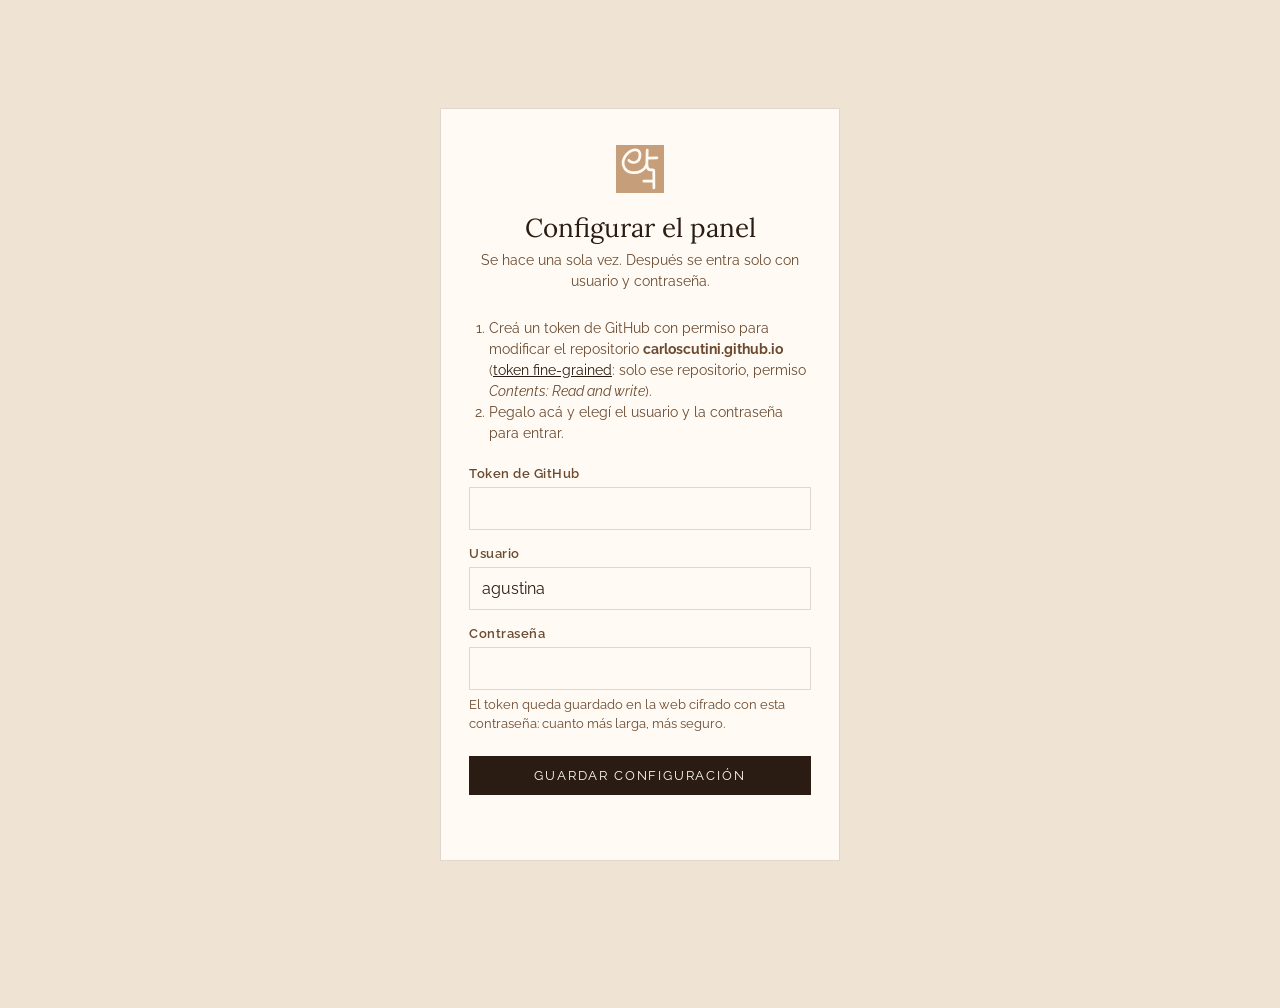
==== admin/index.html @ 451f60e1 "Agregar panel de administración de obras para Agus - Las obras pasan de main.js a assets/data/obras." ====
<!DOCTYPE html>
<html lang="es-AR">
<head>
  <meta charset="UTF-8">
  <meta name="viewport" content="width=device-width, initial-scale=1.0">
  <meta name="robots" content="noindex, nofollow">
  <title>Panel de obras | Carlos Cutini</title>
  <link rel="icon" href="../assets/icons/favicon.svg" type="image/svg+xml">
  <link rel="preconnect" href="https://fonts.googleapis.com">
  <link rel="preconnect" href="https://fonts.gstatic.com" crossorigin>
  <link href="https://fonts.googleapis.com/css2?family=Lora:wght@400;500&family=Raleway:wght@400;500;600&display=swap" rel="stylesheet">
  <style>
    :root {
      --tan: #c69f7a; --cream: #efe4d4; --ink: #2a1c12; --brown: #6b4a30; --white: #fffaf3;
      --linea: rgba(107, 74, 48, .2); --verde: #3f6b3a; --ambar: #a86a12; --rojo: #9b2c1f;
      --serif: 'Lora', Georgia, serif; --sans: 'Raleway', 'Helvetica Neue', Arial, sans-serif;
    }
    * { box-sizing: border-box; margin: 0; }
    body { font-family: var(--sans); font-size: 16px; color: var(--ink); background: var(--cream); min-height: 100vh; }
    [hidden] { display: none !important; }
    h1, h2 { font-family: var(--serif); font-weight: 400; }
    button, input, select { font: inherit; color: inherit; }
    button { cursor: pointer; }
    button:disabled { opacity: .5; cursor: wait; }

    .btn { padding: 11px 18px; border: 1px solid var(--ink); background: transparent; font-size: 13px; letter-spacing: .14em; text-transform: uppercase; }
    .btn-solid { background: var(--ink); color: var(--white); }
    .btn-peligro { border-color: var(--rojo); color: var(--rojo); }
    .btn:hover:not(:disabled) { background: var(--ink); color: var(--white); }
    .btn-peligro:hover:not(:disabled) { background: var(--rojo); border-color: var(--rojo); }

    label { display: block; font-size: 13px; font-weight: 600; letter-spacing: .04em; color: var(--brown); margin-bottom: 6px; }
    input[type=text], input[type=password], input[type=number], select {
      width: 100%; padding: 11px 12px; border: 1px solid var(--linea); background: var(--white); border-radius: 0;
    }
    input:focus, select:focus { outline: 2px solid var(--tan); outline-offset: 1px; }
    .campo { margin-bottom: 16px; }
    .ayuda { font-size: 13px; color: var(--brown); margin-top: 6px; line-height: 1.45; }
    .error { color: var(--rojo); font-size: 14px; min-height: 1.4em; margin-top: 10px; }

    /* Ingreso y configuración */
    .caja { width: min(400px, 100% - 32px); margin: 12vh auto 40px; background: var(--white); padding: 36px 28px; border: 1px solid var(--linea); }
    .caja .logo { display: block; width: 48px; margin: 0 auto 18px; }
    .caja h1 { text-align: center; font-size: 26px; margin-bottom: 6px; }
    .caja .sub { text-align: center; color: var(--brown); font-size: 14px; margin-bottom: 26px; line-height: 1.5; }
    .caja .btn { width: 100%; margin-top: 6px; }
    .caja ol { font-size: 14px; line-height: 1.5; padding-left: 20px; margin-bottom: 22px; color: var(--brown); }
    .caja a { color: var(--ink); }

    /* Panel */
    .barra { position: sticky; top: 0; z-index: 5; background: var(--tan); color: var(--white); }
    .barra .wrap { display: flex; align-items: center; gap: 12px; padding: 12px 0; }
    .barra h1 { font-size: 20px; flex: 1; }
    .barra a, .barra button { color: var(--white); background: none; border: 1px solid rgba(255,250,243,.7); padding: 7px 12px; font-size: 12px; letter-spacing: .12em; text-transform: uppercase; text-decoration: none; }
    .wrap { width: min(860px, 100% - 32px); margin-inline: auto; }
    .acciones { display: flex; flex-wrap: wrap; gap: 10px; align-items: center; justify-content: space-between; margin: 24px 0 16px; }
    .filtros { display: flex; flex-wrap: wrap; gap: 6px; }
    .filtros button { padding: 7px 12px; border: 1px solid var(--linea); background: var(--white); font-size: 13px; }
    .filtros button.activo { background: var(--ink); border-color: var(--ink); color: var(--white); }

    .lista { list-style: none; padding: 0; display: grid; gap: 8px; margin-bottom: 120px; }
    .obra { display: grid; grid-template-columns: 76px 1fr auto; gap: 14px; align-items: center; background: var(--white); border: 1px solid var(--linea); padding: 10px; }
    .obra img { width: 76px; height: 92px; object-fit: cover; background: #d8c6ae; display: block; }
    .obra-info { min-width: 0; }
    .obra-info strong { font-family: var(--serif); font-weight: 500; font-size: 18px; display: block; }
    .obra-info small { display: block; color: var(--brown); font-size: 13px; margin-top: 2px; overflow: hidden; text-overflow: ellipsis; white-space: nowrap; }
    .obra-info .precio { color: var(--ink); font-weight: 500; }
    .obra-lado { display: flex; flex-direction: column; gap: 8px; align-items: stretch; }
    .obra-lado select { padding: 7px 8px; font-size: 14px; font-weight: 600; }
    .obra-lado .btn { padding: 7px 12px; font-size: 12px; }
    .orden { display: flex; gap: 4px; }
    .orden button { flex: 1; padding: 4px; border: 1px solid var(--linea); background: none; font-size: 14px; }
    .e-disponible { color: var(--verde); }
    .e-reservado { color: var(--ambar); }
    .e-vendido { color: var(--rojo); }

    .aviso-orden { position: fixed; left: 50%; bottom: 20px; transform: translateX(-50%); z-index: 6; display: flex; gap: 10px; align-items: center; background: var(--ink); color: var(--white); padding: 10px 10px 10px 18px; box-shadow: 0 8px 30px rgba(0,0,0,.25); width: max-content; max-width: calc(100% - 32px); }
    .aviso-orden .btn { border-color: var(--white); color: var(--white); padding: 8px 12px; }
    .aviso-orden .btn-solid { background: var(--white); color: var(--ink); }

    .toast { position: fixed; left: 50%; top: 70px; transform: translateX(-50%); z-index: 20; background: var(--ink); color: var(--white); padding: 12px 18px; font-size: 14px; max-width: calc(100% - 32px); box-shadow: 0 8px 30px rgba(0,0,0,.25); }
    .toast.mal { background: var(--rojo); }

    /* Editor */
    dialog { margin: auto; border: 0; padding: 0; width: min(560px, 100% - 24px); max-height: calc(100% - 24px); background: var(--cream); }
    dialog::backdrop { background: rgba(30, 18, 10, .55); }
    .editor { padding: 24px 22px; }
    .editor h2 { font-size: 24px; margin-bottom: 18px; }
    .foto { display: grid; grid-template-columns: 110px 1fr; gap: 14px; align-items: center; margin-bottom: 18px; }
    .foto img { width: 110px; height: 134px; object-fit: cover; background: #d8c6ae; display: block; }
    .foto > div { min-width: 0; }
    .foto input { font-size: 14px; width: 100%; }
    .dos { display: grid; grid-template-columns: 1fr 1fr; gap: 12px; }
    .opciones { display: flex; flex-wrap: wrap; gap: 6px; }
    .opciones label { margin: 0; font-weight: 500; font-size: 14px; letter-spacing: 0; color: var(--ink); }
    .opciones input { position: absolute; opacity: 0; pointer-events: none; }
    .opciones span { display: block; padding: 9px 12px; border: 1px solid var(--linea); background: var(--white); cursor: pointer; }
    .opciones input:checked + span { background: var(--ink); border-color: var(--ink); color: var(--white); }
    .opciones input:focus-visible + span { outline: 2px solid var(--tan); outline-offset: 1px; }
    .pie-editor { display: flex; gap: 10px; flex-wrap: wrap; margin-top: 22px; }
    .pie-editor .btn-peligro { margin-right: auto; }

    @media (max-width: 560px) {
      .obra { grid-template-columns: 64px 1fr; }
      .obra img { width: 64px; height: 78px; }
      .obra-lado { grid-column: 1 / -1; flex-direction: row; flex-wrap: wrap; }
      .obra-lado select { flex: 1; }
      .dos { grid-template-columns: 1fr; gap: 0; }
      .barra a { display: none; }
    }
  </style>
</head>
<body>

  <!-- Ingreso -->
  <form class="caja" id="ingreso" hidden>
    <img class="logo" src="../assets/icons/favicon.svg" alt="">
    <h1>Panel de obras</h1>
    <p class="sub">Carlos Cutini — Creaciones Náuticas</p>
    <div class="campo">
      <label for="i-usuario">Usuario</label>
      <input type="text" id="i-usuario" autocomplete="username" autocapitalize="none" required>
    </div>
    <div class="campo">
      <label for="i-clave">Contraseña</label>
      <input type="password" id="i-clave" autocomplete="current-password" required>
    </div>
    <button class="btn btn-solid" type="submit">Entrar</button>
    <p class="error" id="i-error" role="alert"></p>
  </form>

  <!-- Configuración inicial: se hace una sola vez -->
  <form class="caja" id="config" hidden>
    <img class="logo" src="../assets/icons/favicon.svg" alt="">
    <h1>Configurar el panel</h1>
    <p class="sub">Se hace una sola vez. Después se entra solo con usuario y contraseña.</p>
    <ol>
      <li>Creá un token de GitHub con permiso para modificar el repositorio <b>carloscutini.github.io</b>
        (<a href="https://github.com/settings/personal-access-tokens/new" target="_blank" rel="noopener">token fine-grained</a>: solo ese repositorio, permiso <i>Contents: Read and write</i>).</li>
      <li>Pegalo acá y elegí el usuario y la contraseña para entrar.</li>
    </ol>
    <div class="campo">
      <label for="c-token">Token de GitHub</label>
      <input type="password" id="c-token" autocomplete="off" required>
    </div>
    <div class="campo">
      <label for="c-usuario">Usuario</label>
      <input type="text" id="c-usuario" autocomplete="off" autocapitalize="none" value="agustina" required>
    </div>
    <div class="campo">
      <label for="c-clave">Contraseña</label>
      <input type="password" id="c-clave" autocomplete="new-password" minlength="6" required>
      <p class="ayuda">El token queda guardado en la web cifrado con esta contraseña: cuanto más larga, más seguro.</p>
    </div>
    <button class="btn btn-solid" type="submit">Guardar configuración</button>
    <p class="error" id="c-error" role="alert"></p>
  </form>

  <!-- Panel -->
  <div id="panel" hidden>
    <header class="barra">
      <div class="wrap">
        <h1>Obras</h1>
        <a href="../#obra" target="_blank" rel="noopener">Ver la web</a>
        <button type="button" id="salir">Salir</button>
      </div>
    </header>
    <main class="wrap">
      <div class="acciones">
        <div class="filtros" id="filtros">
          <button type="button" class="activo" data-filtro="">Todas</button>
          <button type="button" data-filtro="disponible">Disponibles</button>
          <button type="button" data-filtro="reservado">Reservadas</button>
          <button type="button" data-filtro="vendido">Vendidas</button>
        </div>
        <button type="button" class="btn btn-solid" id="nueva">+ Nueva obra</button>
      </div>
      <p class="ayuda" id="cargando">Cargando obras…</p>
      <ul class="lista" id="lista"></ul>
    </main>
    <div class="aviso-orden" id="aviso-orden" hidden>
      <span>Cambiaste el orden</span>
      <button type="button" class="btn" id="orden-cancelar">Deshacer</button>
      <button type="button" class="btn btn-solid" id="orden-guardar">Guardar orden</button>
    </div>
  </div>

  <dialog id="dialogo">
    <form class="editor" id="editor" method="dialog">
      <h2 id="e-titulo-dialogo">Nueva obra</h2>
      <div class="foto">
        <img id="e-preview" alt="">
        <div>
          <label for="e-foto">Foto</label>
          <input type="file" id="e-foto" accept="image/*">
          <p class="ayuda">Una foto vertical se ve mejor. Se achica sola antes de subirla.</p>
        </div>
      </div>
      <div class="campo">
        <label for="e-nombre">Nombre de la obra</label>
        <input type="text" id="e-nombre" placeholder="Ej.: Mi Guía" required>
      </div>
      <div class="campo">
        <label for="e-tipo">Qué es (opcional)</label>
        <input type="text" id="e-tipo" placeholder="Ej.: Faro de cobre y latón">
      </div>
      <div class="dos">
        <div class="campo">
          <label for="e-medidas">Medidas (opcional)</label>
          <input type="text" id="e-medidas" placeholder="Ej.: 60 × 90 cm">
        </div>
        <div class="campo">
          <label for="e-categoria">Categoría</label>
          <select id="e-categoria">
            <option value="luminarias">Luminarias</option>
            <option value="decoracion">Decoración</option>
            <option value="maquetas">Maquetas</option>
            <option value="taller">Taller</option>
          </select>
        </div>
      </div>
      <div class="campo">
        <label>Precio</label>
        <div class="opciones">
          <label><input type="radio" name="modo" value="usd" checked><span>En dólares</span></label>
          <label><input type="radio" name="modo" value="pesos"><span>En pesos</span></label>
          <label><input type="radio" name="modo" value="consultar"><span>A consultar</span></label>
          <label><input type="radio" name="modo" value="ninguno"><span>Sin precio</span></label>
        </div>
      </div>
      <div class="campo" id="e-monto-campo">
        <label for="e-monto" id="e-monto-label">Precio en dólares</label>
        <input type="number" id="e-monto" min="1" step="1" inputmode="numeric">
        <p class="ayuda" id="e-monto-ayuda">En la web se muestra en pesos, al dólar blue del día.</p>
      </div>
      <div class="campo">
        <label>Estado</label>
        <div class="opciones">
          <label><input type="radio" name="estado" value="disponible" checked><span>Disponible</span></label>
          <label><input type="radio" name="estado" value="reservado"><span>Reservada</span></label>
          <label><input type="radio" name="estado" value="vendido"><span>Vendida</span></label>
        </div>
      </div>
      <p class="error" id="e-error" role="alert"></p>
      <div class="pie-editor">
        <button type="button" class="btn btn-peligro" id="e-borrar">Eliminar</button>
        <button type="button" class="btn" id="e-cancelar">Cancelar</button>
        <button type="submit" class="btn btn-solid" id="e-guardar">Guardar</button>
      </div>
    </form>
  </dialog>

  <script>
  // ===== CONFIGURACIÓN =====
  const OWNER = 'carloscutini';
  const REPO = 'carloscutini.github.io';
  const RAMA = 'gh-pages';
  const DATOS = 'assets/data/obras.json';
  const FOTOS = 'assets/img/';
  const ACCESO = 'admin/acceso.json';
  // =========================

  // Cómo funciona: la web no tiene servidor, así que el panel guarda los cambios directamente en el
  // repositorio de GitHub con un token. Ese token está en admin/acceso.json cifrado con el usuario y la
  // contraseña (AES-GCM + PBKDF2): sin la contraseña no sirve. GitHub Pages publica cada cambio en 1 o 2 minutos.

  const $ = id => document.getElementById(id);
  const enc = new TextEncoder();
  const ESTADOS = { disponible: 'Disponible', reservado: 'Reservada', vendido: 'Vendida' };
  const NOMBRES = { luminarias: 'Luminarias', decoracion: 'Decoración', maquetas: 'Maquetas', taller: 'Taller' };
  let token = null;
  let obras = [];
  let ordenOriginal = null; // lista antes de mover obras, mientras no se guarde el orden
  let filtro = '';
  const fotosLocales = {}; // fotos recién subidas, que GitHub Pages todavía no publicó

  // ---------- Utilidades ----------
  const b64 = bytes => btoa(Array.from(bytes, b => String.fromCharCode(b)).join(''));
  const deB64 = s => Uint8Array.from(atob(s.replace(/\s/g, '')), c => c.charCodeAt(0));
  const texto = s => s.replace(/[<>"]/g, '').replace(/\s+/g, ' ').trim(); // la web arma el HTML con estos textos
  const escapar = s => String(s ?? '').replace(/[&<>"]/g, c => ({ '&': '&amp;', '<': '&lt;', '>': '&gt;', '"': '&quot;' }[c]));
  const slug = s => s.normalize('NFD').replace(/[̀-ͯ]/g, '').toLowerCase().replace(/[^a-z0-9]+/g, '-').replace(/^-|-$/g, '') || 'obra';
  const precioTexto = o => o.usd ? `USD ${o.usd.toLocaleString('es-AR')}` : o.precio ? `$${o.precio.toLocaleString('es-AR')}` : o.consultar ? 'A consultar' : 'Sin precio';
  const miniatura = o => fotosLocales[o.img] || `../${FOTOS}${o.img}-600.webp`;

  function toast(msj, mal = false) {
    document.querySelector('.toast')?.remove();
    const t = document.createElement('div');
    t.className = 'toast' + (mal ? ' mal' : '');
    t.setAttribute('role', 'status');
    t.textContent = msj;
    document.body.appendChild(t);
    setTimeout(() => t.remove(), mal ? 7000 : 4000);
  }

  // ---------- Cifrado del token ----------
  async function clave(usuario, contrasena, sal, iteraciones) {
    const base = await crypto.subtle.importKey('raw', enc.encode(usuario.trim().toLowerCase() + '\n' + contrasena), 'PBKDF2', false, ['deriveKey']);
    return crypto.subtle.deriveKey({ name: 'PBKDF2', salt: sal, iterations: iteraciones, hash: 'SHA-256' },
      base, { name: 'AES-GCM', length: 256 }, false, ['encrypt', 'decrypt']);
  }
  async function cifrar(tok, usuario, contrasena) {
    const sal = crypto.getRandomValues(new Uint8Array(16));
    const iv = crypto.getRandomValues(new Uint8Array(12));
    const iteraciones = 600000;
    const k = await clave(usuario, contrasena, sal, iteraciones);
    const datos = new Uint8Array(await crypto.subtle.encrypt({ name: 'AES-GCM', iv }, k, enc.encode(tok)));
    return { iteraciones, sal: b64(sal), iv: b64(iv), datos: b64(datos) };
  }
  async function descifrar(acceso, usuario, contrasena) {
    const k = await clave(usuario, contrasena, deB64(acceso.sal), acceso.iteraciones);
    const datos = await crypto.subtle.decrypt({ name: 'AES-GCM', iv: deB64(acceso.iv) }, k, deB64(acceso.datos));
    return new TextDecoder().decode(datos);
  }

  // ---------- GitHub ----------
  async function gh(ruta, opciones = {}, tok = token) {
    const r = await fetch(`https://api.github.com/repos/${OWNER}/${REPO}${ruta}`, {
      ...opciones,
      cache: 'no-store',
      headers: { Authorization: `Bearer ${tok}`, Accept: 'application/vnd.github+json', ...(opciones.body ? { 'Content-Type': 'application/json' } : {}) },
      body: opciones.body ? JSON.stringify(opciones.body) : undefined,
    });
    if (r.status === 401 && tok === token) { salir(); throw new Error('La sesión de GitHub venció o el token ya no es válido.'); }
    if (!r.ok) {
      const e = new Error((await r.json().catch(() => ({}))).message || `Error ${r.status}`);
      e.status = r.status;
      throw e;
    }
    return r.status === 204 ? null : r.json();
  }
  const leerJSON = async (ruta, ref) => JSON.parse(new TextDecoder().decode(deB64((await gh(`/contents/${ruta}?ref=${ref}`)).content)));

  // Formato del archivo de obras: una obra por línea, fácil de leer en GitHub
  const obrasJSON = lista => '[\n' + lista.map(o => '  ' + JSON.stringify(o)).join(',\n') + '\n]\n';

  // Guarda un cambio en un solo commit: vuelve a leer las obras más recientes, les aplica el cambio
  // y sube el archivo junto con las fotos nuevas (archivos: [{ ruta, base64 }]) y las que se borran (borrar: [ruta]).
  async function guardarCambio(mensaje, aplicar, archivos = [], borrar = [], intento = 1) {
    const ref = await gh(`/git/ref/heads/${RAMA}`);
    const padre = ref.object.sha;
    const commit = await gh(`/git/commits/${padre}`);
    const lista = aplicar(await leerJSON(DATOS, padre));

    let existentes = new Set();
    if (borrar.length) existentes = new Set((await gh(`/contents/${FOTOS.slice(0, -1)}?ref=${padre}`)).map(f => f.path));

    const blob = async contenido => (await gh('/git/blobs', { method: 'POST', body: { content: contenido, encoding: 'base64' } })).sha;
    const arbol = [
      { path: DATOS, mode: '100644', type: 'blob', sha: await blob(b64(enc.encode(obrasJSON(lista)))) },
      ...await Promise.all(archivos.map(async a => ({ path: a.ruta, mode: '100644', type: 'blob', sha: await blob(a.base64) }))),
      ...borrar.filter(r => existentes.has(r)).map(r => ({ path: r, mode: '100644', type: 'blob', sha: null })),
    ];
    const nuevoArbol = await gh('/git/trees', { method: 'POST', body: { base_tree: commit.tree.sha, tree: arbol } });
    const nuevo = await gh('/git/commits', { method: 'POST', body: { message: mensaje + '\n\nDesde el panel de obras.', tree: nuevoArbol.sha, parents: [padre] } });
    try {
      await gh(`/git/refs/heads/${RAMA}`, { method: 'PATCH', body: { sha: nuevo.sha } });
    } catch (e) {
      // Alguien guardó otro cambio en el medio: se reintenta sobre la versión nueva
      if (e.status === 422 && intento < 3) return guardarCambio(mensaje, aplicar, archivos, borrar, intento + 1);
      throw e;
    }
    obras = lista;
    pintar();
  }

  // ---------- Fotos: se achican en el navegador (como scripts/optimizar-foto.sh) ----------
  async function achicar(bmp, ancho, tipo, calidad) {
    let fuente = bmp, w = bmp.width, h = bmp.height;
    // Se achica a la mitad varias veces para que no quede pixelada
    while (w / 2 >= ancho) {
      const c = new OffscreenCanvas(Math.round(w / 2), Math.round(h / 2));
      c.getContext('2d').drawImage(fuente, 0, 0, c.width, c.height);
      fuente = c; w = c.width; h = c.height;
    }
    const esc = Math.min(1, ancho / w);
    const c = document.createElement('canvas');
    c.width = Math.round(w * esc); c.height = Math.round(h * esc);
    const ctx = c.getContext('2d');
    ctx.imageSmoothingQuality = 'high';
    ctx.drawImage(fuente, 0, 0, c.width, c.height);
    // Si el navegador no sabe hacer WebP (Safari viejo), entrega JPEG: los navegadores lo muestran igual
    const blob = await new Promise(res => c.toBlob(res, tipo, calidad));
    return b64(new Uint8Array(await blob.arrayBuffer()));
  }
  async function prepararFoto(archivo, nombre) {
    const bmp = await createImageBitmap(archivo); // respeta la orientación de la foto del celular
    return [
      { ruta: `${FOTOS}${nombre}-600.webp`, base64: await achicar(bmp, 600, 'image/webp', .78) },
      { ruta: `${FOTOS}${nombre}-1200.webp`, base64: await achicar(bmp, 1200, 'image/webp', .78) },
      { ruta: `${FOTOS}${nombre}.jpg`, base64: await achicar(bmp, 1200, 'image/jpeg', .8) },
    ];
  }
  const rutasFoto = img => [`${FOTOS}${img}-600.webp`, `${FOTOS}${img}-1200.webp`, `${FOTOS}${img}.jpg`];

  // ---------- Lista ----------
  function pintar() {
    $('cargando').hidden = true;
    const cuenta = e => obras.filter(o => !e || (o.estado || 'disponible') === e).length;
    document.querySelectorAll('#filtros button').forEach(b => {
      b.classList.toggle('activo', b.dataset.filtro === filtro);
      b.textContent = b.textContent.replace(/ \(\d+\)$/, '') + ` (${cuenta(b.dataset.filtro)})`;
    });
    const visibles = obras.filter(o => !filtro || (o.estado || 'disponible') === filtro);
    $('lista').innerHTML = visibles.length ? visibles.map(o => {
      const estado = o.estado || 'disponible';
      const detalle = [NOMBRES[o.categoria], o.tipo, o.medidas].filter(Boolean).join(' · ');
      return `
      <li class="obra">
        <img src="${escapar(miniatura(o))}" alt="" loading="lazy" onerror="this.onerror=null;this.src='../${FOTOS}${escapar(o.img)}.jpg'">
        <div class="obra-info">
          <strong>${escapar(o.titulo)}</strong>
          <small>${escapar(detalle)}</small>
          <small class="precio">${escapar(precioTexto(o))}</small>
        </div>
        <div class="obra-lado">
          <select class="e-${estado}" data-estado="${escapar(o.img)}" aria-label="Estado de ${escapar(o.titulo)}">
            ${Object.entries(ESTADOS).map(([v, t]) => `<option value="${v}" ${v === estado ? 'selected' : ''}>${t}</option>`).join('')}
          </select>
          <button type="button" class="btn" data-editar="${escapar(o.img)}">Editar</button>
          ${filtro ? '' : `<div class="orden">
            <button type="button" data-subir="${escapar(o.img)}" aria-label="Subir ${escapar(o.titulo)}">↑</button>
            <button type="button" data-bajar="${escapar(o.img)}" aria-label="Bajar ${escapar(o.titulo)}">↓</button>
          </div>`}
        </div>
      </li>`;
    }).join('') : '<p class="ayuda">No hay obras acá.</p>';
    $('aviso-orden').hidden = !ordenOriginal;
  }

  $('filtros').addEventListener('click', e => {
    const b = e.target.closest('button');
    if (!b) return;
    filtro = b.dataset.filtro;
    pintar();
  });

  // Cambio rápido de estado desde la lista
  $('lista').addEventListener('change', async e => {
    const sel = e.target.closest('[data-estado]');
    if (!sel) return;
    const img = sel.dataset.estado, estado = sel.value;
    const titulo = obras.find(o => o.img === img)?.titulo;
    sel.disabled = true;
    try {
      await guardarCambio(`${titulo}: ${ESTADOS[estado].toLowerCase()}`,
        lista => lista.map(o => o.img === img ? { ...o, estado } : o));
      toast(`«${titulo}» quedó ${ESTADOS[estado].toLowerCase()}. En 1 o 2 minutos se ve en la web.`);
    } catch (err) {
      toast('No se pudo guardar: ' + err.message, true);
      pintar();
    }
  });

  $('lista').addEventListener('click', e => {
    const b = e.target.closest('button');
    if (!b) return;
    if (b.dataset.editar) return abrirEditor(obras.find(o => o.img === b.dataset.editar));
    const img = b.dataset.subir || b.dataset.bajar;
    if (!img) return;
    const i = obras.findIndex(o => o.img === img), j = i + (b.dataset.subir ? -1 : 1);
    if (j < 0 || j >= obras.length) return;
    ordenOriginal ??= obras;
    obras = [...obras];
    [obras[i], obras[j]] = [obras[j], obras[i]];
    pintar();
    $('lista').querySelector(`[data-${b.dataset.subir ? 'subir' : 'bajar'}="${CSS.escape(img)}"]`)?.focus();
  });

  $('orden-cancelar').addEventListener('click', () => { obras = ordenOriginal; ordenOriginal = null; pintar(); });
  $('orden-guardar').addEventListener('click', async e => {
    const orden = obras.map(o => o.img);
    e.target.disabled = true;
    try {
      ordenOriginal = null;
      await guardarCambio('Cambiar el orden de las obras', lista => [
        ...orden.map(img => lista.find(o => o.img === img)).filter(Boolean),
        ...lista.filter(o => !orden.includes(o.img)),
      ]);
      toast('Orden guardado. En 1 o 2 minutos se ve en la web.');
    } catch (err) {
      toast('No se pudo guardar el orden: ' + err.message, true);
    } finally {
      e.target.disabled = false;
    }
  });

  // ---------- Editor ----------
  const dialogo = $('dialogo'), editor = $('editor');
  let editando = null; // obra que se está editando (null = nueva)
  let fotoNueva = null;

  function modoPrecio() {
    const modo = editor.modo.value;
    $('e-monto-campo').hidden = modo !== 'usd' && modo !== 'pesos';
    $('e-monto').required = !$('e-monto-campo').hidden;
    $('e-monto-label').textContent = modo === 'usd' ? 'Precio en dólares' : 'Precio en pesos';
    $('e-monto-ayuda').textContent = modo === 'usd' ? 'En la web se muestra en pesos, al dólar blue del día.' : 'Sin puntos. Ej.: 45000';
  }
  editor.addEventListener('change', e => { if (e.target.name === 'modo') modoPrecio(); });

  function abrirEditor(o) {
    editando = o || null;
    fotoNueva = null;
    editor.reset();
    $('e-error').textContent = '';
    $('e-titulo-dialogo').textContent = o ? 'Editar obra' : 'Nueva obra';
    $('e-borrar').hidden = !o;
    $('e-preview').src = o ? miniatura(o) : '';
    $('e-preview').style.visibility = o ? '' : 'hidden';
    $('e-foto').required = !o;
    if (o) {
      $('e-nombre').value = o.titulo;
      $('e-tipo').value = o.tipo || '';
      $('e-medidas').value = o.medidas || '';
      $('e-categoria').value = o.categoria;
      editor.modo.value = o.usd ? 'usd' : o.precio ? 'pesos' : o.consultar ? 'consultar' : 'ninguno';
      $('e-monto').value = o.usd || o.precio || '';
      editor.estado.value = o.estado || 'disponible';
    }
    modoPrecio();
    dialogo.showModal();
  }

  $('nueva').addEventListener('click', () => abrirEditor(null));
  $('e-cancelar').addEventListener('click', () => dialogo.close());
  $('e-foto').addEventListener('change', e => {
    fotoNueva = e.target.files[0] || null;
    if (!fotoNueva) return;
    $('e-preview').src = URL.createObjectURL(fotoNueva);
    $('e-preview').style.visibility = '';
  });

  editor.addEventListener('submit', async e => {
    e.preventDefault();
    const titulo = texto($('e-nombre').value);
    if (!titulo) return;
    const modo = editor.modo.value, monto = Math.round(Number($('e-monto').value));
    const datos = {
      titulo,
      tipo: texto($('e-tipo').value) || undefined,
      medidas: texto($('e-medidas').value) || undefined,
      categoria: $('e-categoria').value,
      usd: modo === 'usd' ? monto : undefined,
      precio: modo === 'pesos' ? monto : undefined,
      consultar: modo === 'consultar' || undefined,
      estado: editor.estado.value,
    };
    // Las fotos nuevas llevan un nombre nuevo, así nadie ve la vieja guardada en su navegador
    let img = editando?.img;
    if (fotoNueva) {
      const usados = new Set(obras.map(o => o.img));
      img = slug(titulo);
      if (usados.has(img) || editando) img += '-' + Date.now().toString(36).slice(-4);
    }
    const obra = Object.fromEntries(Object.entries({ img, ...datos }).filter(([, v]) => v !== undefined));
    const anterior = editando?.img;

    const botones = editor.querySelectorAll('button');
    botones.forEach(b => { b.disabled = true; });
    $('e-error').textContent = fotoNueva ? 'Preparando la foto…' : 'Guardando…';
    try {
      const archivos = fotoNueva ? await prepararFoto(fotoNueva, img) : [];
      if (fotoNueva) $('e-error').textContent = 'Subiendo…';
      await guardarCambio(editando ? `Editar «${titulo}»` : `Agregar «${titulo}»`,
        lista => editando
          ? lista.map(o => o.img === anterior ? obra : o)
          : [obra, ...lista],
        archivos,
        fotoNueva && anterior ? rutasFoto(anterior) : []);
      if (fotoNueva) fotosLocales[img] = URL.createObjectURL(fotoNueva);
      pintar();
      dialogo.close();
      toast(`«${titulo}» guardada. En 1 o 2 minutos se ve en la web.`);
    } catch (err) {
      $('e-error').textContent = 'No se pudo guardar: ' + err.message;
    } finally {
      botones.forEach(b => { b.disabled = false; });
    }
  });

  $('e-borrar').addEventListener('click', async () => {
    const o = editando;
    if (!confirm(`¿Eliminar «${o.titulo}» de la web? Esto no se puede deshacer.\n\nSi se vendió, mejor marcala como "Vendida".`)) return;
    const botones = editor.querySelectorAll('button');
    botones.forEach(b => { b.disabled = true; });
    $('e-error').textContent = 'Eliminando…';
    try {
      await guardarCambio(`Eliminar «${o.titulo}»`, lista => lista.filter(x => x.img !== o.img), [], rutasFoto(o.img));
      dialogo.close();
      toast(`«${o.titulo}» eliminada.`);
    } catch (err) {
      $('e-error').textContent = 'No se pudo eliminar: ' + err.message;
    } finally {
      botones.forEach(b => { b.disabled = false; });
    }
  });

  // ---------- Ingreso ----------
  let acceso = null;

  async function entrar(tok) {
    token = tok;
    try { sessionStorage.setItem('token', tok); } catch {}
    $('ingreso').hidden = $('config').hidden = true;
    $('panel').hidden = false;
    try {
      const ref = await gh(`/git/ref/heads/${RAMA}`);
      obras = await leerJSON(DATOS, ref.object.sha);
      pintar();
    } catch (err) {
      $('cargando').textContent = 'No se pudieron cargar las obras: ' + err.message;
    }
  }

  function salir() {
    token = null;
    try { sessionStorage.removeItem('token'); } catch {}
    $('panel').hidden = true;
    $('ingreso').hidden = false;
    $('i-clave').value = '';
  }
  $('salir').addEventListener('click', salir);

  $('ingreso').addEventListener('submit', async e => {
    e.preventDefault();
    const boton = e.target.querySelector('button');
    boton.disabled = true;
    $('i-error').textContent = '';
    try {
      const tok = await descifrar(acceso, $('i-usuario').value, $('i-clave').value);
      try { localStorage.setItem('usuario', $('i-usuario').value.trim()); } catch {}
      await entrar(tok);
    } catch {
      $('i-error').textContent = 'Usuario o contraseña incorrectos.';
    } finally {
      boton.disabled = false;
    }
  });

  $('config').addEventListener('submit', async e => {
    e.preventDefault();
    const boton = e.target.querySelector('button');
    const tok = $('c-token').value.trim();
    boton.disabled = true;
    $('c-error').textContent = 'Comprobando el token…';
    try {
      const repo = await gh('', {}, tok).catch(() => { throw new Error('El token no es válido o no tiene acceso al repositorio.'); });
      if (!repo.permissions?.push) throw new Error('El token no tiene permiso para modificar el repositorio.');
      const nuevo = await cifrar(tok, $('c-usuario').value, $('c-clave').value);
      const actual = await gh(`/contents/${ACCESO}?ref=${RAMA}`, {}, tok).catch(() => null);
      await gh(`/contents/${ACCESO}`, { method: 'PUT', body: {
        message: 'Configurar el acceso al panel de obras',
        content: b64(enc.encode(JSON.stringify(nuevo, null, 2) + '\n')),
        branch: RAMA,
        ...(actual ? { sha: actual.sha } : {}),
      } }, tok);
      acceso = nuevo;
      $('c-error').textContent = '';
      toast('Listo. Desde ahora se entra con usuario y contraseña.');
      await entrar(tok);
    } catch (err) {
      $('c-error').textContent = err.message;
    } finally {
      boton.disabled = false;
    }
  });

  // Arranque: con ?configurar se puede volver a configurar (por ejemplo, para cambiar la contraseña o el token)
  (async () => {
    try { $('i-usuario').value = localStorage.getItem('usuario') || ''; } catch {}
    acceso = await fetch('acceso.json', { cache: 'no-store' }).then(r => r.ok ? r.json() : null).catch(() => null);
    if (!acceso || new URLSearchParams(location.search).has('configurar')) { $('config').hidden = false; return; }
    let guardado = null;
    try { guardado = sessionStorage.getItem('token'); } catch {}
    if (guardado) entrar(guardado);
    else { $('ingreso').hidden = false; ($('i-usuario').value ? $('i-clave') : $('i-usuario')).focus(); }
  })();
  </script>
</body>
</html>
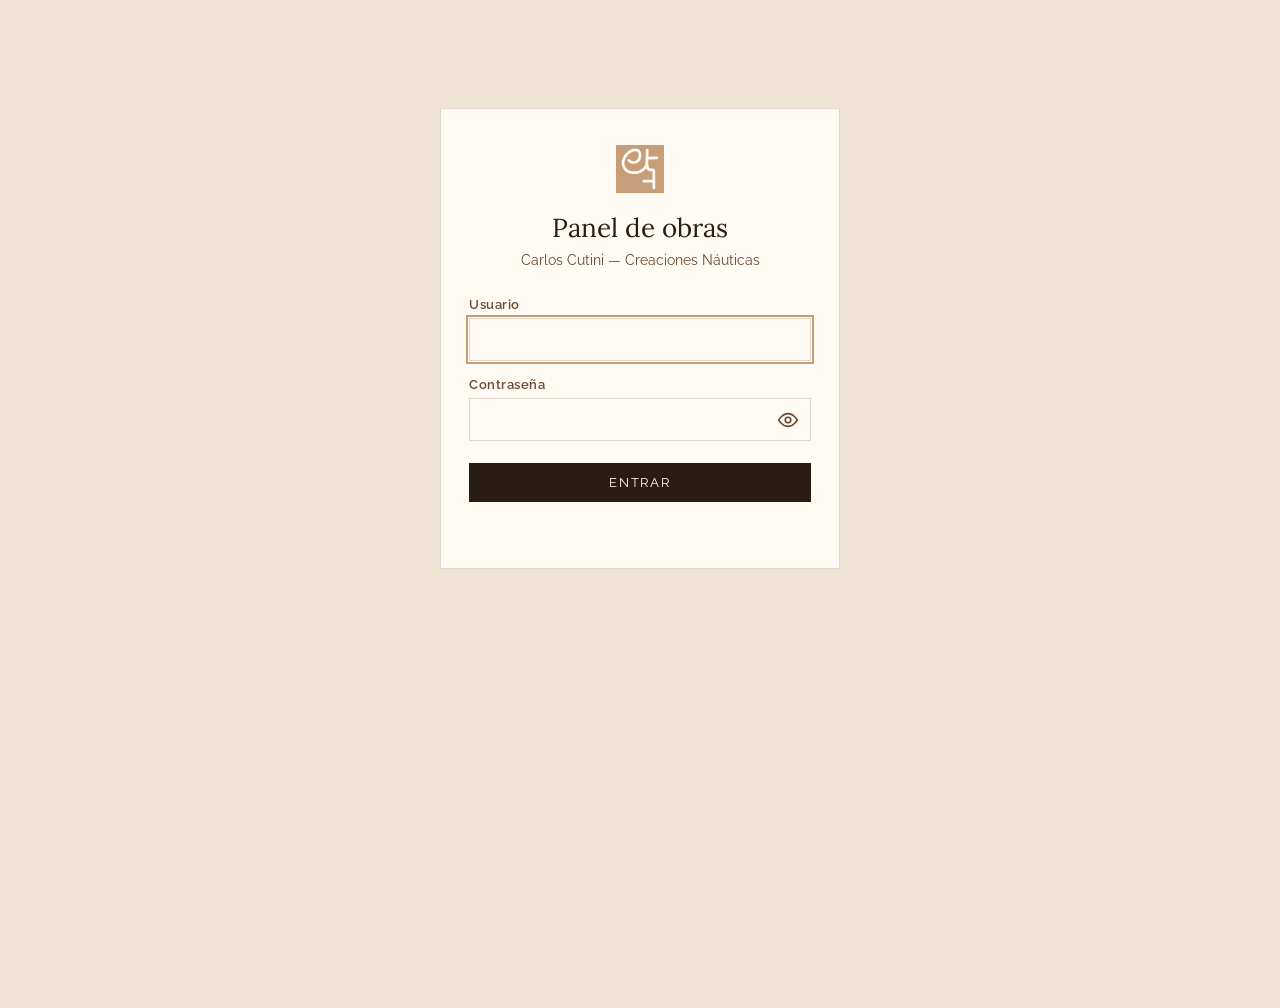
==== commit c9153ef1: "Panel: ojito para ver la contraseña Co-Authored-By: Claude Opus 5.5 <noreply@anthropic.com>" ====
--- a/admin/index.html
+++ b/admin/index.html
@@ -34,6 +34,14 @@
       width: 100%; padding: 11px 12px; border: 1px solid var(--linea); background: var(--white); border-radius: 0;
     }
     input:focus, select:focus { outline: 2px solid var(--tan); outline-offset: 1px; }
+    .ver-clave { position: relative; display: block; }
+    .ver-clave input { padding-right: 48px; }
+    .ver-clave button {
+      position: absolute; top: 0; right: 0; bottom: 0; width: 46px;
+      display: grid; place-items: center; background: none; border: 0; color: var(--brown);
+    }
+    .ver-clave button:hover { color: var(--ink); }
+    .ver-clave svg { width: 22px; height: 22px; fill: none; stroke: currentColor; stroke-width: 1.8; stroke-linecap: round; stroke-linejoin: round; }
     .campo { margin-bottom: 16px; }
     .ayuda { font-size: 13px; color: var(--brown); margin-top: 6px; line-height: 1.45; }
     .error { color: var(--rojo); font-size: 14px; min-height: 1.4em; margin-top: 10px; }
@@ -273,6 +281,27 @@
   let ordenOriginal = null; // lista antes de mover obras, mientras no se guarde el orden
   let filtro = '';
   const fotosLocales = {}; // fotos recién subidas, que GitHub Pages todavía no publicó
+
+  // ---------- Ojito para ver la contraseña ----------
+  const OJO = '<path d="M2 12s3.6-7 10-7 10 7 10 7-3.6 7-10 7S2 12 2 12z"/><circle cx="12" cy="12" r="3"/>';
+  const OJO_TACHADO = OJO + '<path d="M4 4l16 16"/>';
+  document.querySelectorAll('input[type=password]').forEach(input => {
+    const caja = document.createElement('span');
+    caja.className = 'ver-clave';
+    input.replaceWith(caja);
+    const boton = document.createElement('button');
+    boton.type = 'button';
+    boton.setAttribute('aria-label', 'Mostrar contraseña');
+    boton.innerHTML = `<svg viewBox="0 0 24 24" aria-hidden="true">${OJO}</svg>`;
+    boton.addEventListener('click', () => {
+      const ver = input.type === 'password';
+      input.type = ver ? 'text' : 'password';
+      boton.setAttribute('aria-label', ver ? 'Ocultar contraseña' : 'Mostrar contraseña');
+      boton.firstChild.innerHTML = ver ? OJO_TACHADO : OJO;
+      input.focus();
+    });
+    caja.append(input, boton);
+  });
 
   // ---------- Utilidades ----------
   const b64 = bytes => btoa(Array.from(bytes, b => String.fromCharCode(b)).join(''));
@@ -619,12 +648,13 @@
     $('panel').hidden = true;
     $('ingreso').hidden = false;
     $('i-clave').value = '';
+    $('i-clave').type = 'password';
   }
   $('salir').addEventListener('click', salir);
 
   $('ingreso').addEventListener('submit', async e => {
     e.preventDefault();
-    const boton = e.target.querySelector('button');
+    const boton = e.target.querySelector('button[type=submit]');
     boton.disabled = true;
     $('i-error').textContent = '';
     try {
@@ -640,7 +670,7 @@
 
   $('config').addEventListener('submit', async e => {
     e.preventDefault();
-    const boton = e.target.querySelector('button');
+    const boton = e.target.querySelector('button[type=submit]');
     const tok = $('c-token').value.trim();
     boton.disabled = true;
     $('c-error').textContent = 'Comprobando el token…';
@@ -660,7 +690,9 @@
       toast('Listo. Desde ahora se entra con usuario y contraseña.');
       await entrar(tok);
     } catch (err) {
-      $('c-error').textContent = err.message;
+      $('c-error').textContent = err.status === 403
+        ? 'El token no tiene permiso para escribir. En GitHub, editá el token y poné "Contents" en "Read and write".'
+        : err.message;
     } finally {
       boton.disabled = false;
     }
